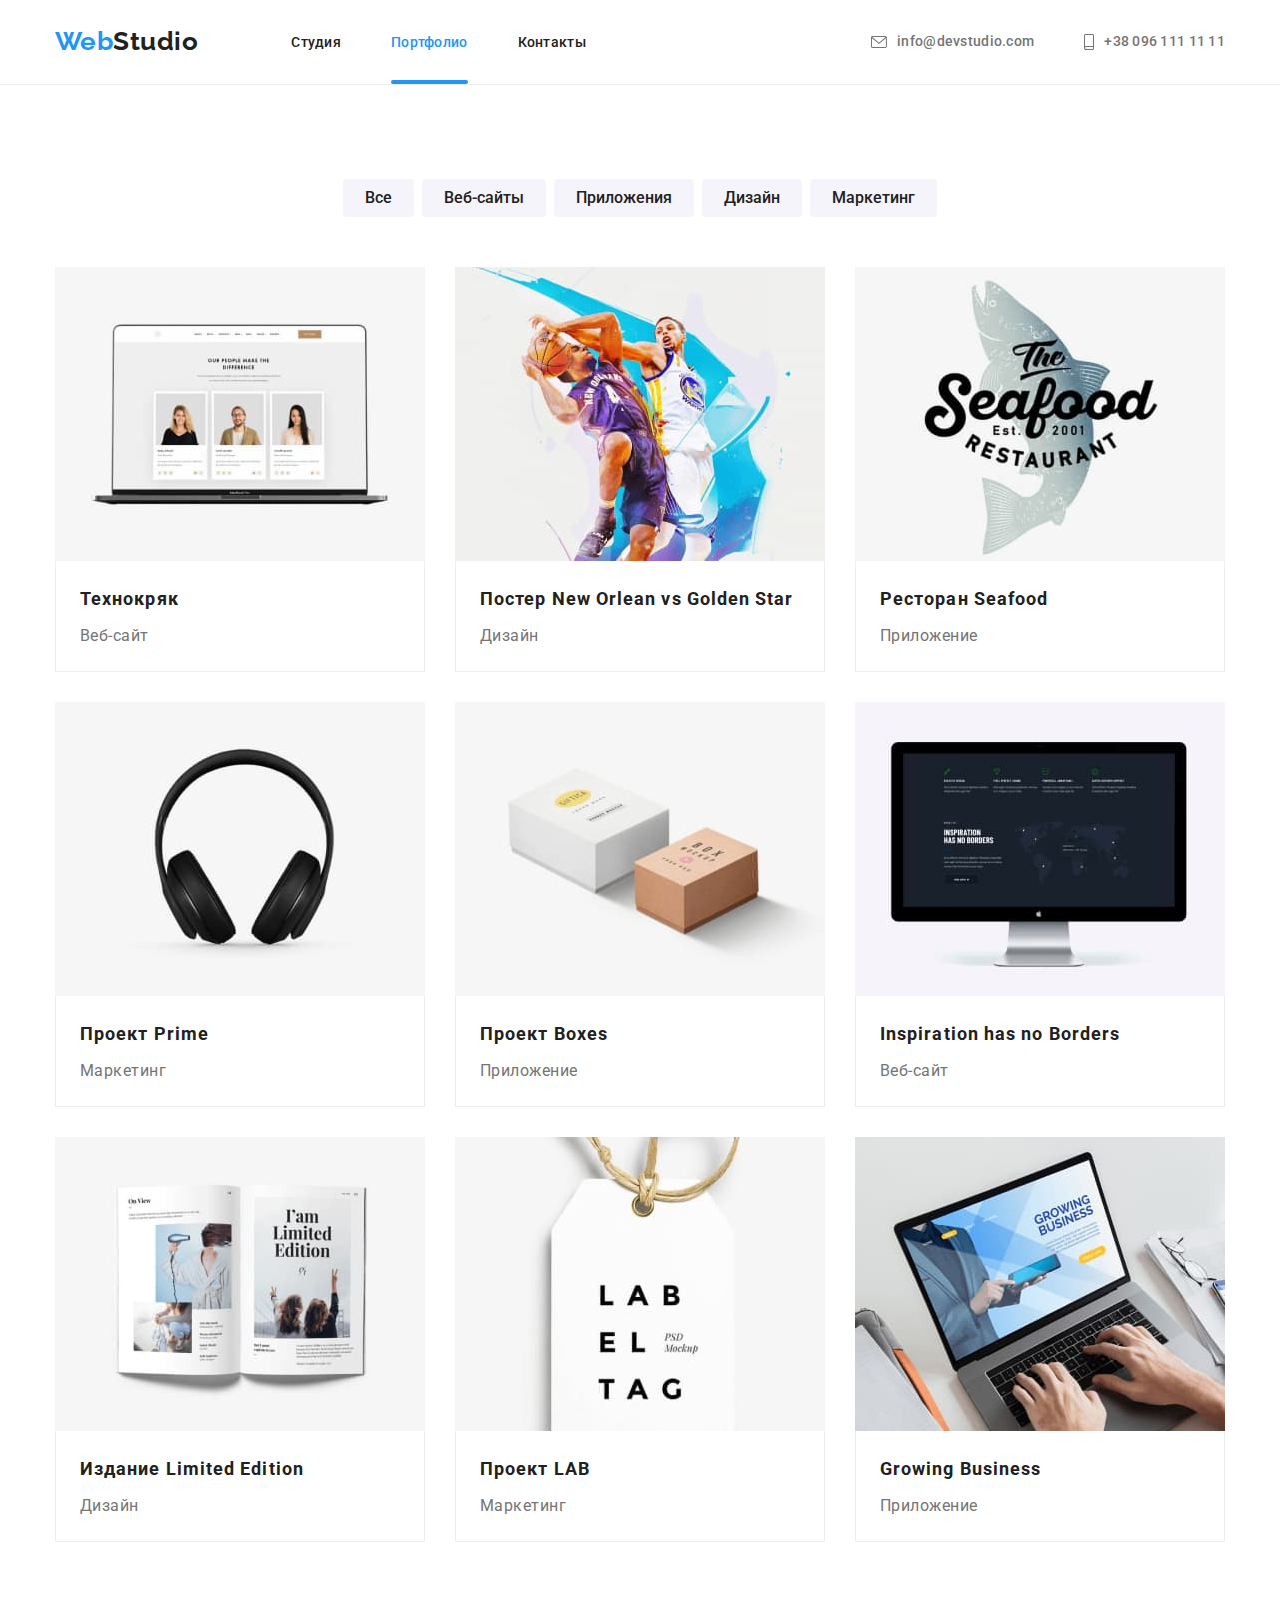
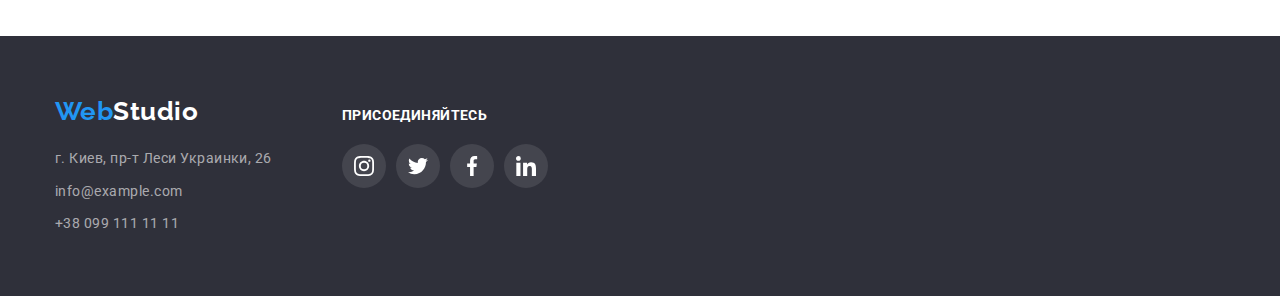
==== portfolio.html @ 2ee85c42 "add files from previous hw" ====
<!DOCTYPE html>
<html lang="ru">
  <head>
    <meta charset="UTF-8" />
    <meta http-equiv="X-UA-Compatible" content="IE=edge" />
    <meta name="viewport" content="width=device-width, initial-scale=1.0" />
    <title>Homework 5</title>
    <link rel="preconnect" href="https://fonts.googleapis.com" />
    <link rel="preconnect" href="https://fonts.gstatic.com" crossorigin />
    <link
      href="https://fonts.googleapis.com/css2?family=Raleway:wght@700&family=Roboto:wght@400;500;700;900&display=swap"
      rel="stylesheet"
    />
    <link
      rel="stylesheet"
      href="https://cdnjs.cloudflare.com/ajax/libs/modern-normalize/1.1.0/modern-normalize.min.css"
    />
    <link rel="stylesheet" href="./css/styles.css" />
  </head>

  <body>
    <!-- Header -->
    <header class="header-border">
      <div class="container header-container">
        <nav class="main-nav">
          <a class="logo" href="index.html" title="WebStudio"
            >Web<span class="logo-black">Studio</span></a
          >
          <ul class="site-nav">
            <li>
              <a class="nav-studio" href="./index.html">Студия</a>
            </li>
            <li>
              <a class="nav-portfolio current" href="./portfolio.html"
                >Портфолио</a
              >
            </li>
            <li><a class="nav-contacts" href="">Контакты</a></li>
          </ul>
        </nav>

        <ul class="contacts">
          <li>
            <a class="link-mail" href="mailto:info@devstudio.com">
              <svg class="icon-mail" width="16" height="12">
                <use href="./images/sprite.svg#icon-mail"></use>
              </svg>
              info@devstudio.com</a
            >
          </li>
          <li>
            <a class="link-tel" href="tel:+380961111111">
              <svg class="icon-smartphone" width="10" height="16">
                <use href="./images/sprite.svg#icon-smartphone"></use>
              </svg>
              +38 096 111 11 11</a
            >
          </li>
        </ul>
      </div>
    </header>
    <!-- Main -->
    <main>
      <!-- Секция 1 (Портфолио) -->
      <section>
        <div class="container">
          <h1 class="visually-hidden">Работы</h1>
          <ul class="button-list">
            <li><button class="portfolio-btn" type="button">Все</button></li>
            <li>
              <button class="portfolio-btn" type="button">Веб-сайты</button>
            </li>
            <li>
              <button class="portfolio-btn" type="button">Приложения</button>
            </li>
            <li><button class="portfolio-btn" type="button">Дизайн</button></li>
            <li>
              <button class="portfolio-btn" type="button">Маркетинг</button>
            </li>
          </ul>
          <ul class="portfolio-list">
            <li class="portfolio-card">
              <a class="portfolio-link" href="">
                <div class="portfolio-thumb">
                  <img
                    src="./images/technokryak.jpg"
                    width="370"
                    alt="Профили 3х членов команды"
                  />
                  <div class="portfolio-overlay">
                    <p class="thumb-text">
                      Ресурс предлагает комплексные предложения с разным уровнем
                      функционала и сервисов. Все это позволит посетителю
                      получить исчерпывающие сведения  о компании или частном
                      лице.
                    </p>
                  </div>
                </div>
                <div class="portfolio-card-div">
                  <h2 class="card-name">Технокряк</h2>
                  <p class="card-text">Веб-сайт</p>
                </div>
              </a>
            </li>
            <li class="portfolio-card">
              <a class="portfolio-link" href="">
                <div class="portfolio-thumb">
                  <img
                    src="./images/poster-new-orlean-vs-golden-star.jpg"
                    width="370"
                    alt="Постер New Orlean vs Golden Star с баскетболистами"
                  />
                  <div class="portfolio-overlay">
                    <p class="thumb-text">
                      Ресурс предлагает комплексные предложения с разным уровнем
                      функционала и сервисов. Все это позволит посетителю
                      получить исчерпывающие сведения  о компании или частном
                      лице.
                    </p>
                  </div>
                </div>
                <div class="portfolio-card-div">
                  <h2 class="card-name">Постер New Orlean vs Golden Star</h2>
                  <p class="card-text">Дизайн</p>
                </div>
              </a>
            </li>

            <li class="portfolio-card">
              <a class="portfolio-link" href="">
                <div class="portfolio-thumb">
                  <img
                    src="./images/seafood-restaurant.jpg"
                    width="370"
                    alt=" Надпись Seafood ресторан и логотип в виде лосося"
                  />
                  <div class="portfolio-overlay">
                    <p class="thumb-text">
                      Ресурс предлагает комплексные предложения с разным уровнем
                      функционала и сервисов. Все это позволит посетителю
                      получить исчерпывающие сведения  о компании или частном
                      лице.
                    </p>
                  </div>
                </div>
                <div class="portfolio-card-div">
                  <h2 class="card-name">Ресторан Seafood</h2>
                  <p class="card-text">Приложение</p>
                </div>
              </a>
            </li>

            <li class="portfolio-card">
              <a class="portfolio-link" href="">
                <div class="portfolio-thumb">
                  <img
                    src="./images/prime-project.jpg"
                    width="370"
                    alt="Наушники"
                  />
                  <div class="portfolio-overlay">
                    <p class="thumb-text">
                      Ресурс предлагает комплексные предложения с разным уровнем
                      функционала и сервисов. Все это позволит посетителю
                      получить исчерпывающие сведения  о компании или частном
                      лице.
                    </p>
                  </div>
                </div>
                <div class="portfolio-card-div">
                  <h2 class="card-name">Проект Prime</h2>
                  <p class="card-text">Маркетинг</p>
                </div>
              </a>
            </li>

            <li class="portfolio-card">
              <a class="portfolio-link" href="">
                <div class="portfolio-thumb">
                  <img
                    src="./images/boxes-project.jpg"
                    width="370"
                    alt="Две коробки: белая и коричневая"
                  />
                  <div class="portfolio-overlay">
                    <p class="thumb-text">
                      Ресурс предлагает комплексные предложения с разным уровнем
                      функционала и сервисов. Все это позволит посетителю
                      получить исчерпывающие сведения  о компании или частном
                      лице.
                    </p>
                  </div>
                </div>
                <div class="portfolio-card-div">
                  <h2 class="card-name">Проект Boxes</h2>
                  <p class="card-text">Приложение</p>
                </div>
              </a>
            </li>

            <li class="portfolio-card">
              <a class="portfolio-link" href="">
                <div class="portfolio-thumb">
                  <img
                    src="./images/inspiration-has-no-borders.jpg"
                    width="370"
                    alt="Компьютер с веб-сайтом"
                  />
                  <div class="portfolio-overlay">
                    <p class="thumb-text">
                      Ресурс предлагает комплексные предложения с разным уровнем
                      функционала и сервисов. Все это позволит посетителю
                      получить исчерпывающие сведения  о компании или частном
                      лице.
                    </p>
                  </div>
                </div>
                <div class="portfolio-card-div">
                  <h2 class="card-name">Inspiration has no Borders</h2>
                  <p class="card-text">Веб-сайт</p>
                </div>
              </a>
            </li>

            <li class="portfolio-card">
              <a class="portfolio-link" href="">
                <div class="portfolio-thumb">
                  <img
                    src="./images/limited-edition.jpg"
                    alt="Раскрытая книга с картинками"
                  />
                  <div class="portfolio-overlay">
                    <p class="thumb-text">
                      Ресурс предлагает комплексные предложения с разным уровнем
                      функционала и сервисов. Все это позволит посетителю
                      получить исчерпывающие сведения  о компании или частном
                      лице.
                    </p>
                  </div>
                </div>
                <div class="portfolio-card-div">
                  <h2 class="card-name">Издание Limited Edition</h2>
                  <p class="card-text">Дизайн</p>
                </div>
              </a>
            </li>

            <li class="portfolio-card">
              <a class="portfolio-link" href="">
                <div class="portfolio-thumb">
                  <img src="./images/lab-project.jpg" width="370" alt="Бирка" />
                  <div class="portfolio-overlay">
                    <p class="thumb-text">
                      Ресурс предлагает комплексные предложения с разным уровнем
                      функционала и сервисов. Все это позволит посетителю
                      получить исчерпывающие сведения  о компании или частном
                      лице.
                    </p>
                  </div>
                </div>
                <div class="portfolio-card-div">
                  <h2 class="card-name">Проект LAB</h2>
                  <p class="card-text">Маркетинг</p>
                </div>
              </a>
            </li>
            <li class="portfolio-card">
              <a class="portfolio-link" href="">
                <div class="portfolio-thumb">
                  <img
                    src="./images/growing-business.jpg"
                    width="370"
                    alt="Руки выполняют действия на клавиатуре"
                  />
                  <div class="portfolio-overlay">
                    <p class="thumb-text">
                      Ресурс предлагает комплексные предложения с разным уровнем
                      функционала и сервисов. Все это позволит посетителю
                      получить исчерпывающие сведения  о компании или частном
                      лице.
                    </p>
                  </div>
                </div>
                <div class="portfolio-card-div">
                  <h2 class="card-name">Growing Business</h2>
                  <p class="card-text">Приложение</p>
                </div>
              </a>
            </li>
          </ul>
        </div>
      </section>
    </main>
    <!-- Footer -->
    <footer>
      <div class="container">
        <div class="footer-columns">
          <div class="footer-adress">
            <a class="bottom-logo" href="index.html" title="WebStudio"
              >Web<span class="logo-white">Studio</span></a
            >
            <address>
              <ul class="address-list">
                <li>
                  <a
                    class="address-link"
                    href="https://goo.gl/maps/oR3F1YAG6LvCoMsa9"
                    target="_blank"
                    rel="noopener noreferrer"
                    >г. Киев, пр-т Леси Украинки, 26</a
                  >
                </li>
                <li>
                  <a class="address-link" href="mailto:info@example.com"
                    >info@example.com</a
                  >
                </li>
                <li>
                  <a class="address-link" href="tel:+380991111111"
                    >+38 099 111 11 11</a
                  >
                </li>
              </ul>
            </address>
          </div>
          <div class="call-to-action">
            <p class="join">присоединяйтесь</p>
            <ul class="sn-list-footer">
              <li class="sn-item-footer">
                <a class="sn-link-footer" href="">
                  <svg class="icon-social-footer" width="20" height="20">
                    <use href="./images/sprite.svg#icon-instagram"></use>
                  </svg>
                </a>
              </li>
              <li class="sn-item-footer">
                <a class="sn-link-footer" href="">
                  <svg class="icon-social-footer" width="20" height="20">
                    <use href="./images/sprite.svg#icon-twitter"></use>
                  </svg>
                </a>
              </li>
              <li class="sn-item-footer">
                <a class="sn-link-footer" href="">
                  <svg class="icon-social-footer" width="20" height="20">
                    <use href="./images/sprite.svg#icon-facebook"></use>
                  </svg>
                </a>
              </li>
              <li class="sn-item-footer">
                <a class="sn-link-footer" href="">
                  <svg class="icon-social-footer" width="20" height="20">
                    <use href="./images/sprite.svg#icon-linkedin"></use>
                  </svg>
                </a>
              </li>
            </ul>
          </div>
        </div>
      </div>
    </footer>
  </body>
</html>
---- css/styles.css ----
:root {
  --primary-text-color: #757575;
  --title-text-color: #212121;
  --accent-color: #2196f3;
  --hero-button-hover-color: #188ce8;
  --primary-white-color: #ffffff;
  --portfolio-card-border-color: #eeeeee;
  --header-border-color: #ececec;
  --hero-footer-section-background-color: #2f303a;
  --team-section-background-color: #f5f4fa;
  --team-section-social-network-color: #afb1b8;
  --backdrop-background-color: rgba(0, 0, 0, 0.2);
  --primary-black-color: #000;
  --timing-function: cubic-bezier(0.4, 0, 0.2, 1);
}

body {
  font-family: Roboto, sans-serif;
  letter-spacing: 0.03em;
  background-color: var(--primary-white-color);
  color: var(--primary-text-color);
}
p,
h1,
h2,
h3,
h4,
h5,
h6 {
  margin: 0;
  padding: 0;
}

ul {
  list-style: none;
  margin: 0;
  padding: 0;
}

img {
  display: block;
  max-width: 100%;
  height: auto;
}

section {
  padding: 94px 0;
}

.container {
  width: 1200px;
  margin-left: auto;
  margin-right: auto;
  padding-left: 15px;
  padding-right: 15px;
}

.visually-hidden {
  position: absolute;
  width: 1px;
  height: 1px;
  margin: -1px;
  border: 0;
  padding: 0;
  white-space: nowrap;
  clip-path: inset(100%);
  clip: rect(0 0 0 0);
  overflow: hidden;
}

/* Header */
header {
  display: flex;
  align-items: center;
  margin: auto;
}
.header-container {
  display: flex;
  align-items: center;
}

.header-border {
  border-bottom: 1px solid var(--header-border-color);
}

.main-nav {
  display: flex;
  align-items: center;
  margin-right: auto;
}

.logo {
  margin-right: 93px;
  padding-top: 24px;
  padding-bottom: 25px;

  font-family: "Raleway";
  font-weight: 700;
  font-size: 26px;
  line-height: 1.2;
  color: var(--accent-color);
  text-decoration: none;
}

.logo-black {
  color: var(--title-text-color);
}

.site-nav {
  display: flex;
  align-items: center;
  padding-left: 0;
  margin: 0;
}

.site-nav .current {
  color: var(--accent-color);
  position: relative;
}

.site-nav .current::after {
  content: "";
  position: absolute;
  width: 100%;
  height: 4px;
  background-color: var(--accent-color);
  border-radius: 2px;
  bottom: 0;
  left: 0;
  margin-bottom: -2px;
}

.site-nav > li:not(:last-child) {
  margin-right: 50px;
}

.nav-studio {
  padding-top: 32px;
  padding-bottom: 32px;
  font-weight: 500;
  font-size: 14px;
  line-height: 1.14;
  letter-spacing: 0.02em;
  color: var(--title-text-color);
  text-decoration: none;
  transition: color 250ms var(--timing-function);
}

.nav-studio:hover,
.nav-studio:focus {
  color: var(--accent-color);
}

.nav-portfolio {
  padding-top: 32px;
  padding-bottom: 32px;
  font-weight: 500;
  font-size: 14px;
  line-height: 1.14px;
  letter-spacing: 0.02em;
  color: var(--title-text-color);
  text-decoration: none;
  transition: color 250ms var(--timing-function);
}

.nav-portfolio:hover,
.nav-portfolio:focus {
  color: var(--accent-color);
}

.nav-contacts {
  padding-top: 32px;
  padding-bottom: 32px;
  font-weight: 500;
  font-size: 14px;
  line-height: 1.14;
  letter-spacing: 0.02em;
  color: var(--title-text-color);
  text-decoration: none;
  transition: color 250ms var(--timing-function);
}

.nav-contacts:hover,
.nav-contacts:focus {
  color: var(--accent-color);
}

.contacts {
  display: flex;
  align-items: center;
  padding-left: 0;
  margin: 0;
}

.link-mail {
  padding-top: 32px;
  padding-bottom: 32px;
  margin-right: 50px;
  font-weight: 500;
  font-size: 14px;
  line-height: 1.4;
  letter-spacing: 0.02em;
  color: var(--primary-text-color);
  text-decoration: none;
  display: flex;
  align-items: center;
  transition: color 250ms var(--timing-function);
}

.icon-mail {
  fill: currentColor;
  margin-right: 10px;
}

.link-mail:hover,
.link-mail:focus {
  color: var(--accent-color);
}

.link-tel {
  padding-top: 32px;
  padding-bottom: 32px;
  font-weight: 500;
  font-size: 14px;
  line-height: 1.4;
  letter-spacing: 0.02em;
  color: var(--primary-text-color);
  text-decoration: none;
  display: flex;
  align-items: center;
  transition: color 250ms var(--timing-function);
}

.icon-smartphone {
  fill: currentColor;
  margin-right: 10px;
}

.link-tel:hover,
.link-tel:focus {
  color: var(--accent-color);
}

/* Секция 1 (Эффективное решение для вашего бизнеса)  */
.hero-section {
  background-color: var(--hero-footer-section-background-color);
  background-image: linear-gradient(
      to right,
      rgba(47, 48, 58, 0.4),
      rgba(47, 48, 58, 0.4)
    ),
    url("../images/hero-img.jpg");
  background-repeat: no-repeat;
  background-size: cover;
  background-position: center;
  max-width: 1600px;
  margin: 0 auto;
  align-items: center;
  padding-top: 200px;
  padding-bottom: 200px;
}

.title-container {
  display: flex;
  align-items: center;
  flex-direction: column;
}

.hero-title {
  margin: 0 0 30px;
  width: 696px;

  font-weight: 900;
  font-size: 44px;
  line-height: 1.36;
  text-align: center;
  letter-spacing: 0.06em;
  text-transform: uppercase;
  color: var(--primary-white-color);
}

.hero-button {
  border-radius: 4px;
  padding: 10px 32px;
  border: none;
  align-items: center;

  color: var(--primary-white-color);
  background-color: var(--accent-color);
  font-weight: 700;
  font-size: 16px;
  line-height: 1.88;
  text-align: center;
  letter-spacing: 0.06em;
  cursor: pointer;
  transition: background-color 250ms var(--timing-function);
}

.hero-button:hover,
.hero-button:focus {
  background-color: var(--hero-button-hover-color);
}

/* Секция 2 (Список преимуществ) */
.advantage-list {
  display: flex;
}

.advantage-list > li:not(:last-child) {
  margin-right: 30px;
}

.advantage-block {
  background-color: var(--team-section-background-color);
  border-radius: 4px;
  width: 270px;
  height: 120px;
  margin-bottom: 30px;
  align-items: center;
  display: flex;
  justify-content: center;
}

.advantage-title {
  margin-top: 0;
  margin-bottom: 10px;
  color: var(--title-text-color);
  font-weight: 700;
  font-size: 14px;
  line-height: 1.14;
  text-transform: uppercase;
}

.advantage-text {
  width: 270px;
  font-size: 14px;
  line-height: 1.7;
  color: var(--primary-text-color);
}

/* Секция 3 (Чем мы занимаемся?) */
.project-section {
  padding-top: 0;
}
.projects-title {
  margin-top: 0;
  margin-bottom: 50px;
  font-weight: 700;
  font-size: 36px;
  line-height: 1.16;
  text-align: center;
  color: var(--title-text-color);
}

.projects-list {
  display: flex;
}

.projects-list > li:not(:last-child) {
  margin-right: 30px;
}

.projects-item-div {
  position: relative;
}

.projects-item-text {
  position: absolute;
  bottom: 0;

  width: 370px;
  padding: 27px 0;
  font-weight: 700;
  font-size: 14px;
  line-height: 16px;
  text-align: center;
  letter-spacing: 0.03em;
  text-transform: uppercase;
  color: var(--primary-white-color);
  background-color: rgba(47, 48, 58, 0.8);
}

/* Секция 4 (Наша команда) */
.team-section {
  background-color: var(--team-section-background-color);
  margin-top: 0;
  margin-bottom: 0;
}

.team-section-title {
  margin-bottom: 50px;
  font-weight: 700;
  font-size: 36px;
  line-height: 1.16;
  text-align: center;
  color: var(--title-text-color);
}

.team-list {
  display: flex;
}

.member-card {
  background-color: var(--primary-white-color);
  width: 270px;
  margin-bottom: 0;
  box-shadow: 0px 1px 3px rgba(0, 0, 0, 0.12), 0px 1px 1px rgba(0, 0, 0, 0.14),
    0px 2px 1px rgba(0, 0, 0, 0.2);
}

.member-card:not(:last-child) {
  margin-right: 30px;
}

.member-name {
  margin-top: 30px;
  margin-bottom: 10px;
  font-weight: 500;
  font-size: 16px;
  line-height: 1.19;
  text-align: center;
  color: var(--title-text-color);
}

.member-position {
  margin-bottom: 16px;
  font-size: 16px;
  line-height: 1.19;
  text-align: center;
}

.social-network-list {
  display: flex;
  justify-content: center;
  margin-bottom: 30px;
}

.social-network-link:not(:last-child) {
  margin-right: 10px;
}

.social-network {
  display: flex;
  justify-content: center;
  align-items: center;
  color: var(--team-section-social-network-color);
  width: 44px;
  height: 44px;
  border-radius: 50%;
  transition: color 250ms var(--timing-function),
    background-color 250ms var(--timing-function);
}

.social-network:hover,
.social-network:focus {
  color: var(--primary-white-color);
  background-color: var(--accent-color);
}

.icon-social {
  fill: currentColor;
}

/* Секция 5 (Постоянные клиенты) */

.regular-customers-title {
  color: var(--title-text-color);
  font-weight: 700;
  font-size: 36px;
  line-height: 1.16;
  text-align: center;
  letter-spacing: 0.03em;

  margin-bottom: 50px;
}

.regular-customers-list {
  display: flex;
}

.brand-logo-item:not(:last-child) {
  margin-right: 30px;
}

.brand-logo-link {
  display: flex;
  justify-content: center;
  align-items: center;
  border: 1px solid var(--team-section-social-network-color);
  border-radius: 4px;
  width: 170px;
  height: 92px;
  color: var(--team-section-social-network-color);
  transition: color 250ms var(--timing-function);
}

.brand-logo-link:hover,
.brand-logo-link:focus {
  color: var(--accent-color);
  border: 1px solid var(--accent-color);
}

.brand-logo-icon {
  fill: currentColor;
}

/* Footer */
footer {
  background-color: var(--hero-footer-section-background-color);
  padding-top: 60px;
  padding-bottom: 60px;
}

.footer-columns {
  display: flex;
  flex-wrap: wrap;
  align-items: baseline;
}

.bottom-logo {
  display: inline-block;
  margin-bottom: 20px;
  font-family: "Raleway";
  font-weight: 700;
  font-size: 26px;
  line-height: 1.19;
  color: var(--accent-color);
  text-decoration: none;
}

.logo-white {
  color: var(--primary-white-color);
}

.address-link {
  display: inline-block;
  font-style: normal;
  font-size: 14px;
  line-height: 1.7;
  color: rgba(255, 255, 255, 0.6);
  text-decoration: none;
  transition: color 250ms var(--timing-function);
}

.address-list > li:not(:last-child) {
  margin-bottom: 9px;
}

.address-link:hover,
.address-link:focus {
  color: var(--primary-white-color);
}

.call-to-action {
  margin-left: 70px;
}

.join {
  margin-bottom: 20px;
  font-weight: 700;
  font-size: 14px;
  line-height: 1.14;
  letter-spacing: 0.03em;
  text-transform: uppercase;
  color: var(--primary-white-color);
}

.sn-list-footer {
  display: flex;
}

.sn-item-footer:not(:last-child) {
  margin-right: 10px;
}

.sn-link-footer {
  display: flex;
  justify-content: center;
  align-items: center;
  color: var(--primary-white-color);
  background-color: rgba(255, 255, 255, 0.1);
  width: 44px;
  height: 44px;
  border-radius: 50%;
  transition: background-color 250ms var(--timing-function);
}

.sn-link-footer:hover,
.sn-link-footer:focus {
  background-color: var(--accent-color);
}

.icon-social-footer {
  fill: currentColor;
}

/* Modal  */

.backdrop {
  position: fixed;
  top: 0;
  left: 0;
  background-color: var(--backdrop-background-color);
  width: 100%;
  height: 100%;

  opacity: 1;
  transition: opacity 250ms var(--timing-function);
}

.is-hidden {
  visibility: hidden;
  opacity: 0;
  pointer-events: none;
}

.backdrop.is-hidden .modal {
  transform: translate(-50%, -50%) scale(0.9);
  opacity: 0;
}

.modal {
  position: absolute;
  top: 50%;
  left: 50%;
  min-width: 528px;
  min-height: 581px;
  transform: translate(-50%, -50%) scale(1);
  transition: transform 250ms var(--timing-function),
    opacity 250ms var(--timing-function);

  background-color: var(--primary-white-color);
  box-shadow: 0px 1px 3px rgba(0, 0, 0, 0.12), 0px 1px 1px rgba(0, 0, 0, 0.14),
    0px 2px 1px rgba(0, 0, 0, 0.2);
  border-radius: 4px;
}

.modal-close-button {
  position: absolute;
  right: 0;
  display: flex;
  justify-content: center;
  align-items: center;
  margin: 8px;
  padding: 0;

  border: none;
  cursor: pointer;
  background-color: var(--primary-white-color);
}

.icon-close {
  fill: var(--primary-black-color);
  transition: fill 250ms var(--timing-function);
}

.icon-close:hover,
.icon-close:focus {
  fill: var(--accent-color);
}

/* Portfolio  */

.button-list {
  display: flex;
  justify-content: center;

  margin-bottom: 50px;
}

.button-list > li:not(:last-child) {
  margin-right: 8px;
}

.portfolio-btn {
  padding: 6px 22px;
  border-radius: 4px;
  border: none;

  font-weight: 500;
  font-size: 16px;
  line-height: 1.63;
  text-align: center;
  color: var(--title-text-color);
  background-color: var(--team-section-background-color);
  cursor: pointer;
  transition: color 250ms var(--timing-function), background-color,
    250ms var(--timing-function);
}
.portfolio-btn:hover,
.portfolio-btn:focus {
  color: var(--primary-white-color);
  background-color: var(--accent-color);
}

.portfolio-list {
  display: flex;
  flex-wrap: wrap;
  padding-left: 0;
  margin-top: 0;
}

.portfolio-link {
  display: block;
  text-decoration: none;
  color: var(--primary-text-color);
}

.portfolio-link:hover,
.portfolio-link:focus {
  box-shadow: 0px 1px 1px rgba(0, 0, 0, 0.12), 0px 4px 4px rgba(0, 0, 0, 0.06),
    1px 4px 6px rgba(0, 0, 0, 0.16);
}

.portfolio-thumb {
  position: relative;
  overflow: hidden;
}

.portfolio-overlay {
  position: absolute;
  width: 100%;
  height: 100%;
  top: 0;
  left: 0;
  background-color: rgba(33, 150, 243, 0.9);
  transform: translateY(100%);
  transition: transform 250ms var(--timing-function);
}

.thumb-text {
  position: absolute;
  top: 50%;
  left: 50%;
  transform: translate(-50%, -50%);
  width: 100%;
  padding: 63px 24px;

  font-size: 18px;
  line-height: 1.55;
  letter-spacing: 0.03em;
  color: var(--primary-white-color);
}

.portfolio-link:hover .portfolio-overlay {
  transform: translateY(0);
}

.portfolio-card {
  width: 370px;
  margin-right: 30px;
  margin-bottom: 30px;

  background: var(--primary-white-color);
  box-sizing: border-box;
}

.portfolio-card:nth-child(3n) {
  margin-right: 0;
}

.portfolio-card:nth-last-child(-n + 3) {
  margin-bottom: 0;
}

.portfolio-card-div {
  padding: 20px 24px;
  border-left: 1px solid var(--portfolio-card-border-color);
  border-right: 1px solid var(--portfolio-card-border-color);
  border-bottom: 1px solid var(--portfolio-card-border-color);
}

.card-name {
  margin-bottom: 4px;
  font-weight: 700;
  font-size: 18px;
  line-height: 2;
  letter-spacing: 0.06em;
  color: var(--title-text-color);
}

.card-text {
  font-size: 16px;
  line-height: 1.88;
}
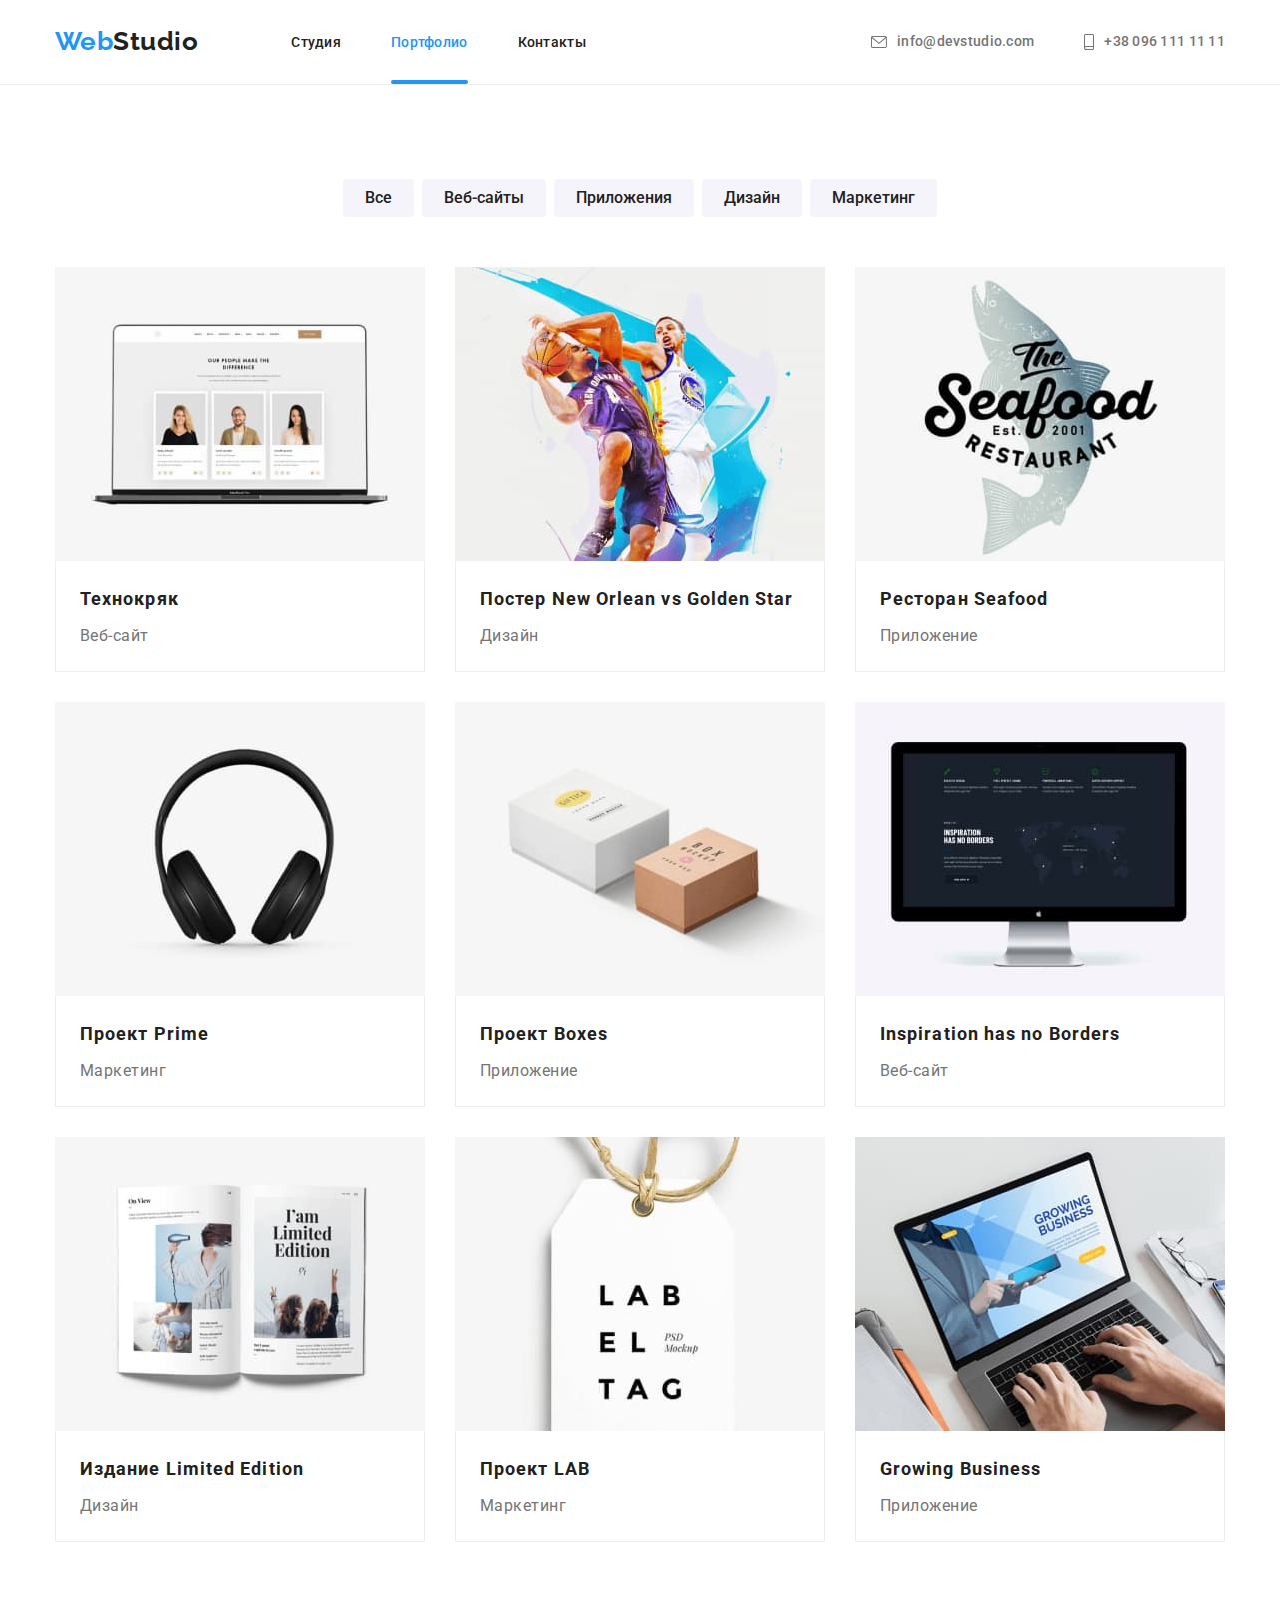
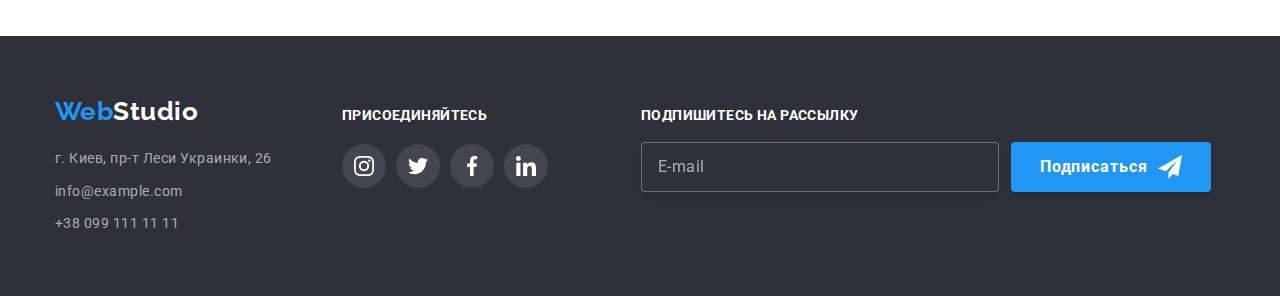
==== commit 7fa20f9a: "add forms" ====
--- a/portfolio.html
+++ b/portfolio.html
@@ -4,7 +4,7 @@
     <meta charset="UTF-8" />
     <meta http-equiv="X-UA-Compatible" content="IE=edge" />
     <meta name="viewport" content="width=device-width, initial-scale=1.0" />
-    <title>Homework 5</title>
+    <title>Homework 6</title>
     <link rel="preconnect" href="https://fonts.googleapis.com" />
     <link rel="preconnect" href="https://fonts.gstatic.com" crossorigin />
     <link
@@ -365,6 +365,25 @@
               </li>
             </ul>
           </div>
+          <div class="mailing-list">
+            <form>
+              <label class="mailing-list-title">
+                Подпишитесь на рассылку
+                <input
+                  class="mailing-list-email"
+                  type="email"
+                  name="email"
+                  placeholder="E-mail"
+                />
+              </label>
+              <button class="mailing-list-button" type="submit">
+                Подписаться
+                <svg class="icon-send" width="24" height="24">
+                  <use href="./images/sprite.svg#icon-icon-send"></use>
+                </svg>
+              </button>
+            </form>
+          </div>
         </div>
       </div>
     </footer>
--- a/css/styles.css
+++ b/css/styles.css
@@ -594,6 +594,83 @@
   fill: currentColor;
 }
 
+.mailing-list {
+  margin-left: 93px;
+  position: relative;
+}
+
+.mailing-list-title {
+  font-weight: 700;
+  font-size: 14px;
+  line-height: 1.14;
+  letter-spacing: 0.03em;
+  text-transform: uppercase;
+  color: var(--primary-white-color);
+}
+
+.mailing-list-email {
+  position: absolute;
+  top: 36px;
+  left: 0;
+  font-size: 16px;
+  line-height: 1.25;
+  letter-spacing: 0.03em;
+  color: rgba(255, 255, 255, 0.6);
+  width: 358px;
+  height: 50px;
+  background-color: var(--hero-footer-section-background-color);
+  border: 1px solid rgba(255, 255, 255, 0.3);
+  box-sizing: border-box;
+  filter: drop-shadow(0px 4px 4px rgba(0, 0, 0, 0.15));
+  border-radius: 4px;
+  padding-left: 16px;
+  transition: border 250ms var(--timing-function);
+}
+
+.mailing-list-email:focus {
+  border: 1px solid var(--accent-color);
+  outline: none;
+}
+
+.mailing-list-email::placeholder {
+  font-size: 16px;
+  line-height: 1.25;
+  letter-spacing: 0.03em;
+  color: rgba(255, 255, 255, 0.6);
+}
+
+.mailing-list-button {
+  position: absolute;
+  display: flex;
+  justify-content: center;
+  align-items: center;
+  top: 36px;
+  left: 370px;
+  width: 200px;
+  height: 50px;
+
+  font-weight: 700;
+  font-size: 16px;
+  line-height: 30px;
+  letter-spacing: 0.06em;
+  color: var(--primary-white-color);
+  background-color: var(--accent-color);
+  box-shadow: 0px 4px 4px rgba(0, 0, 0, 0.15);
+  border-radius: 4px;
+  border: none;
+  cursor: pointer;
+  transition: background-color 250ms var(--timing-function);
+}
+
+.icon-send {
+  margin-left: 10px;
+}
+
+.mailing-list-button:hover,
+.mailing-list-button:focus {
+  background-color: var(--hero-button-hover-color);
+}
+
 /* Modal  */
 
 .backdrop {
@@ -659,6 +736,172 @@
   fill: var(--accent-color);
 }
 
+.modal-container {
+  padding-left: 40px;
+  padding-right: 40px;
+}
+
+.modal-title {
+  margin-top: 40px;
+  margin-bottom: 30px;
+  font-weight: 700;
+  font-size: 20px;
+  line-height: 1.15;
+  text-align: center;
+  letter-spacing: 0.03em;
+  color: var(--title-text-color);
+}
+
+.form-field {
+  position: relative;
+  margin-bottom: 28px;
+}
+
+.form-field:nth-child(4) {
+  margin-bottom: 20px;
+}
+
+.form-label {
+  position: absolute;
+  top: -18px;
+  left: 0;
+  font-size: 12px;
+  line-height: 1.16;
+  letter-spacing: 0.01em;
+}
+
+.form-svg {
+  position: absolute;
+  top: 50%;
+  left: 15px;
+  transform: translateY(-50%);
+  transition: fill 250ms var(--timing-function);
+}
+
+.input {
+  padding-left: 42px;
+  width: 448px;
+  height: 40px;
+  border: 1px solid rgba(33, 33, 33, 0.2);
+  box-sizing: border-box;
+  border-radius: 4px;
+  color: var(--primary-text-color);
+  transition: border 250ms var(--timing-function);
+}
+
+.input:focus {
+  border: 1px solid var(--accent-color);
+  outline: none;
+}
+
+.form-field:focus-within > .form-svg {
+  fill: var(--accent-color);
+}
+
+.textarea {
+  resize: none;
+  width: 448px;
+  height: 120px;
+  padding: 12px 16px;
+  margin-top: 4px;
+  border: 1px solid rgba(33, 33, 33, 0.2);
+  box-sizing: border-box;
+  border-radius: 4px;
+  font-size: 14px;
+  line-height: 1.14;
+  letter-spacing: 0.01em;
+  color: var(--primary-text-color);
+  transition: border 250ms var(--timing-function);
+}
+
+.textarea::placeholder {
+  font-size: 14px;
+  line-height: 1.14;
+  letter-spacing: 0.01em;
+  color: rgba(117, 117, 117, 0.5);
+}
+
+.textarea:focus {
+  border: 1px solid var(--accent-color);
+  outline: none;
+}
+
+.policy-checkbox {
+  display: flex;
+  align-items: center;
+  justify-content: center;
+  font-size: 14px;
+  line-height: 1.71;
+  letter-spacing: 0.03em;
+}
+
+.checkbox {
+  position: absolute;
+  width: 1px;
+  height: 1px;
+  margin: -1px;
+  border: 0;
+  padding: 0;
+  white-space: nowrap;
+  clip-path: inset(100%);
+  clip: rect(0 0 0 0);
+  overflow: hidden;
+}
+
+.checkbox:checked + .checkbox-border {
+  background-color: var(--accent-color);
+  background-origin: border-box;
+  border-color: var(--accent-color);
+}
+
+.checkbox-border {
+  display: flex;
+  align-items: center;
+  border: 2px solid var(--title-text-color);
+  border-radius: 4px;
+  margin-right: 7px;
+  transition: background-color 250ms var(--timing-function);
+}
+
+.icon-check {
+  fill: var(--primary-white-color);
+}
+
+.policy-agreement {
+  margin-left: 3px;
+  color: var(--accent-color);
+}
+
+.form-button {
+  display: flex;
+  justify-content: center;
+  align-items: center;
+  width: 200px;
+  margin-top: 30px;
+  margin-bottom: 40px;
+  margin-left: auto;
+  margin-right: auto;
+  padding-top: 10px;
+  padding-bottom: 10px;
+
+  font-weight: 700;
+  font-size: 16px;
+  line-height: 1.87;
+  letter-spacing: 0.06em;
+  color: var(--primary-white-color);
+  background-color: var(--accent-color);
+  box-shadow: 0px 4px 4px rgba(0, 0, 0, 0.15);
+  border-radius: 4px;
+  border: none;
+  cursor: pointer;
+  transition: background-color 250ms var(--timing-function);
+}
+
+.form-button:hover,
+.form-button:focus {
+  background-color: var(--hero-button-hover-color);
+}
+
 /* Portfolio  */
 
 .button-list {
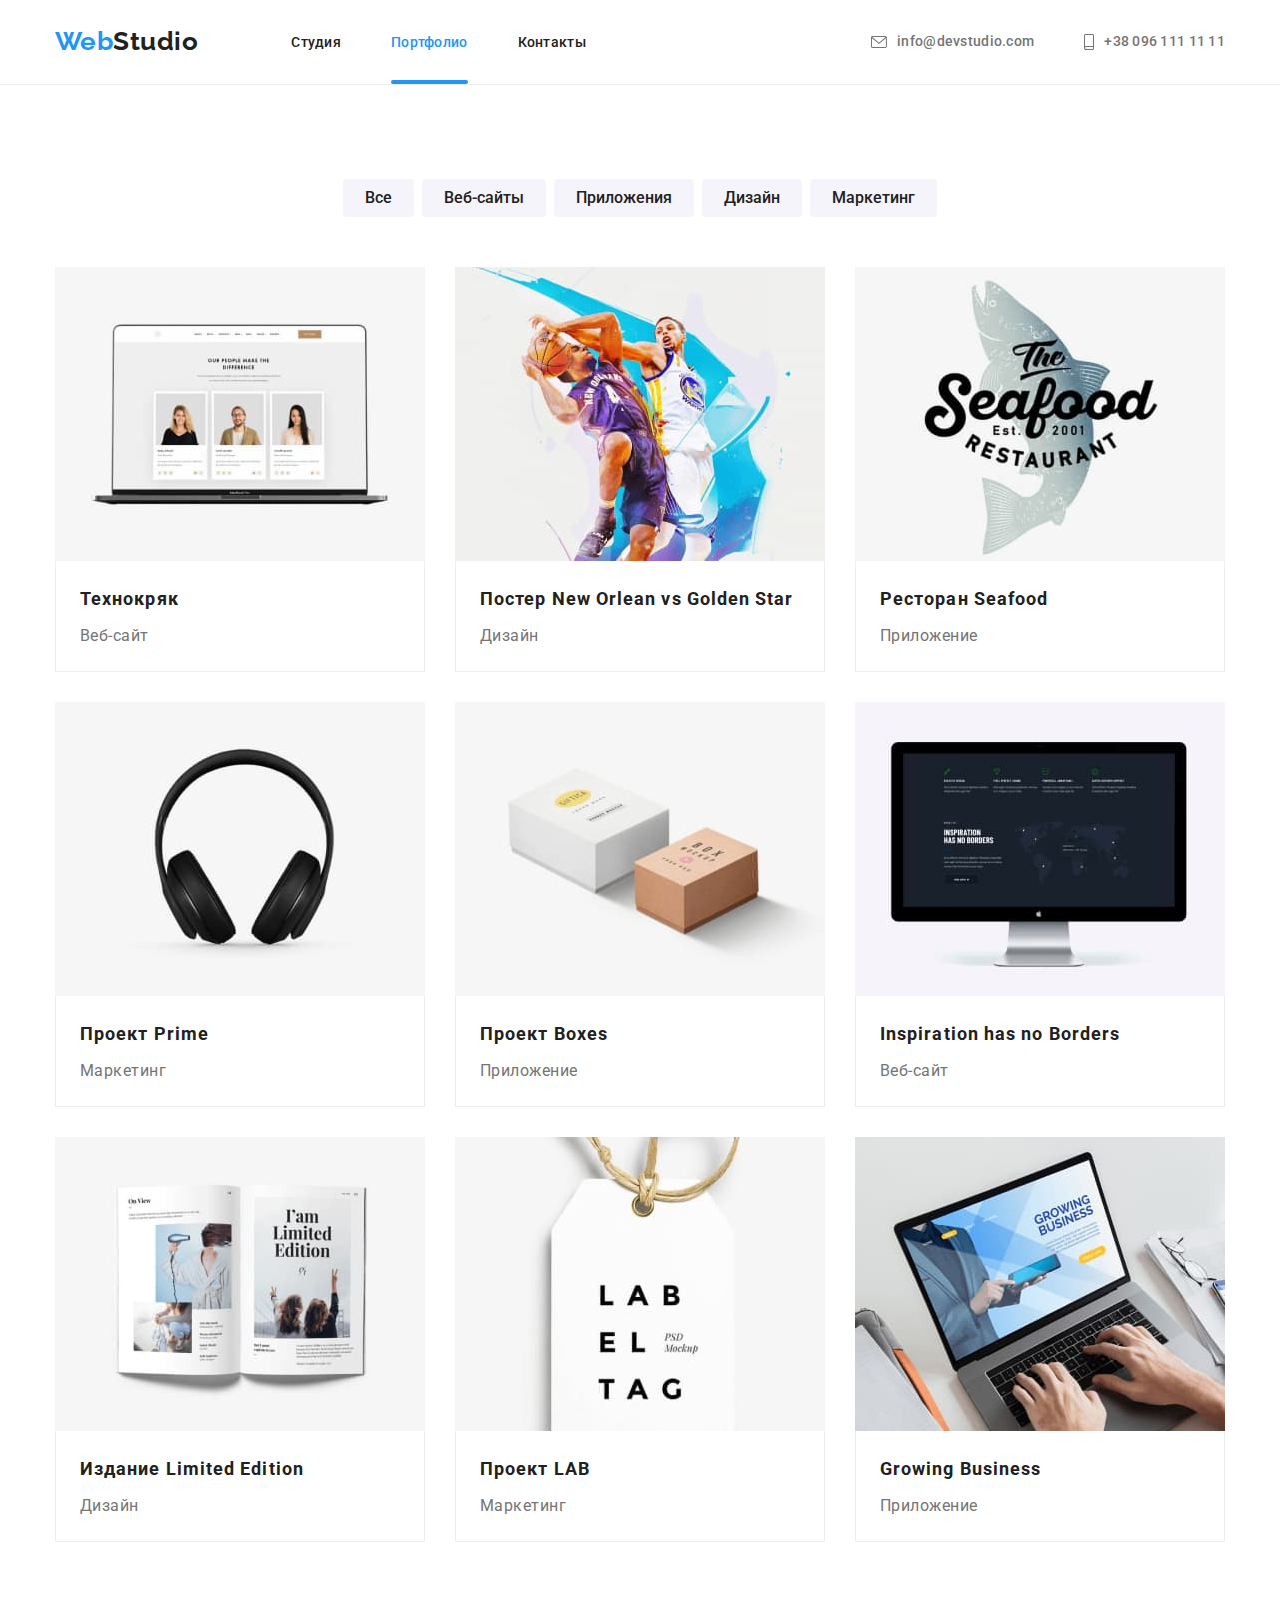
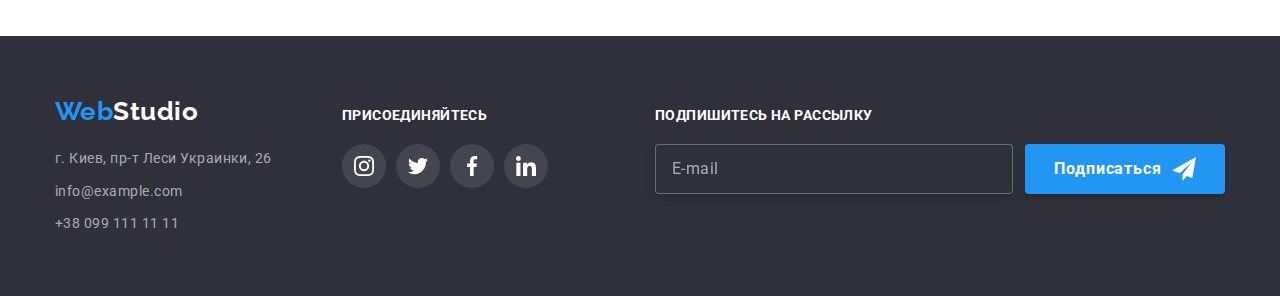
==== commit 2175e686: "add fixes after mentor's check" ====
--- a/portfolio.html
+++ b/portfolio.html
@@ -365,25 +365,23 @@
               </li>
             </ul>
           </div>
-          <div class="mailing-list">
-            <form>
-              <label class="mailing-list-title">
-                Подпишитесь на рассылку
-                <input
-                  class="mailing-list-email"
-                  type="email"
-                  name="email"
-                  placeholder="E-mail"
-                />
-              </label>
-              <button class="mailing-list-button" type="submit">
-                Подписаться
-                <svg class="icon-send" width="24" height="24">
-                  <use href="./images/sprite.svg#icon-icon-send"></use>
-                </svg>
-              </button>
-            </form>
-          </div>
+          <form class="mailing-list">
+            <label class="mailing-list-title">
+              Подпишитесь на рассылку
+              <input
+                class="mailing-list-email"
+                type="email"
+                name="email"
+                placeholder="E-mail"
+              />
+            </label>
+            <button class="mailing-list-button" type="submit">
+              Подписаться
+              <svg class="icon-send" width="24" height="24">
+                <use href="./images/sprite.svg#icon-icon-send"></use>
+              </svg>
+            </button>
+          </form>
         </div>
       </div>
     </footer>
--- a/css/styles.css
+++ b/css/styles.css
@@ -513,7 +513,6 @@
 
 .footer-columns {
   display: flex;
-  flex-wrap: wrap;
   align-items: baseline;
 }
 
@@ -595,11 +594,12 @@
 }
 
 .mailing-list {
-  margin-left: 93px;
-  position: relative;
+  margin-left: auto;
+  display: flex;
 }
 
 .mailing-list-title {
+  display: block;
   font-weight: 700;
   font-size: 14px;
   line-height: 1.14;
@@ -609,9 +609,8 @@
 }
 
 .mailing-list-email {
-  position: absolute;
-  top: 36px;
-  left: 0;
+  display: block;
+  margin-top: 20px;
   font-size: 16px;
   line-height: 1.25;
   letter-spacing: 0.03em;
@@ -640,12 +639,11 @@
 }
 
 .mailing-list-button {
-  position: absolute;
-  display: flex;
+  display: flex;
+  align-self: flex-end;
+  margin-left: 12px;
   justify-content: center;
   align-items: center;
-  top: 36px;
-  left: 370px;
   width: 200px;
   height: 50px;
 
@@ -700,6 +698,7 @@
   position: absolute;
   top: 50%;
   left: 50%;
+  padding: 0 40px;
   min-width: 528px;
   min-height: 581px;
   transform: translate(-50%, -50%) scale(1);
@@ -718,7 +717,7 @@
   display: flex;
   justify-content: center;
   align-items: center;
-  margin: 8px;
+  margin: 8px 8px 0 2px;
   padding: 0;
 
   border: none;
@@ -734,11 +733,6 @@
 .icon-close:hover,
 .icon-close:focus {
   fill: var(--accent-color);
-}
-
-.modal-container {
-  padding-left: 40px;
-  padding-right: 40px;
 }
 
 .modal-title {
